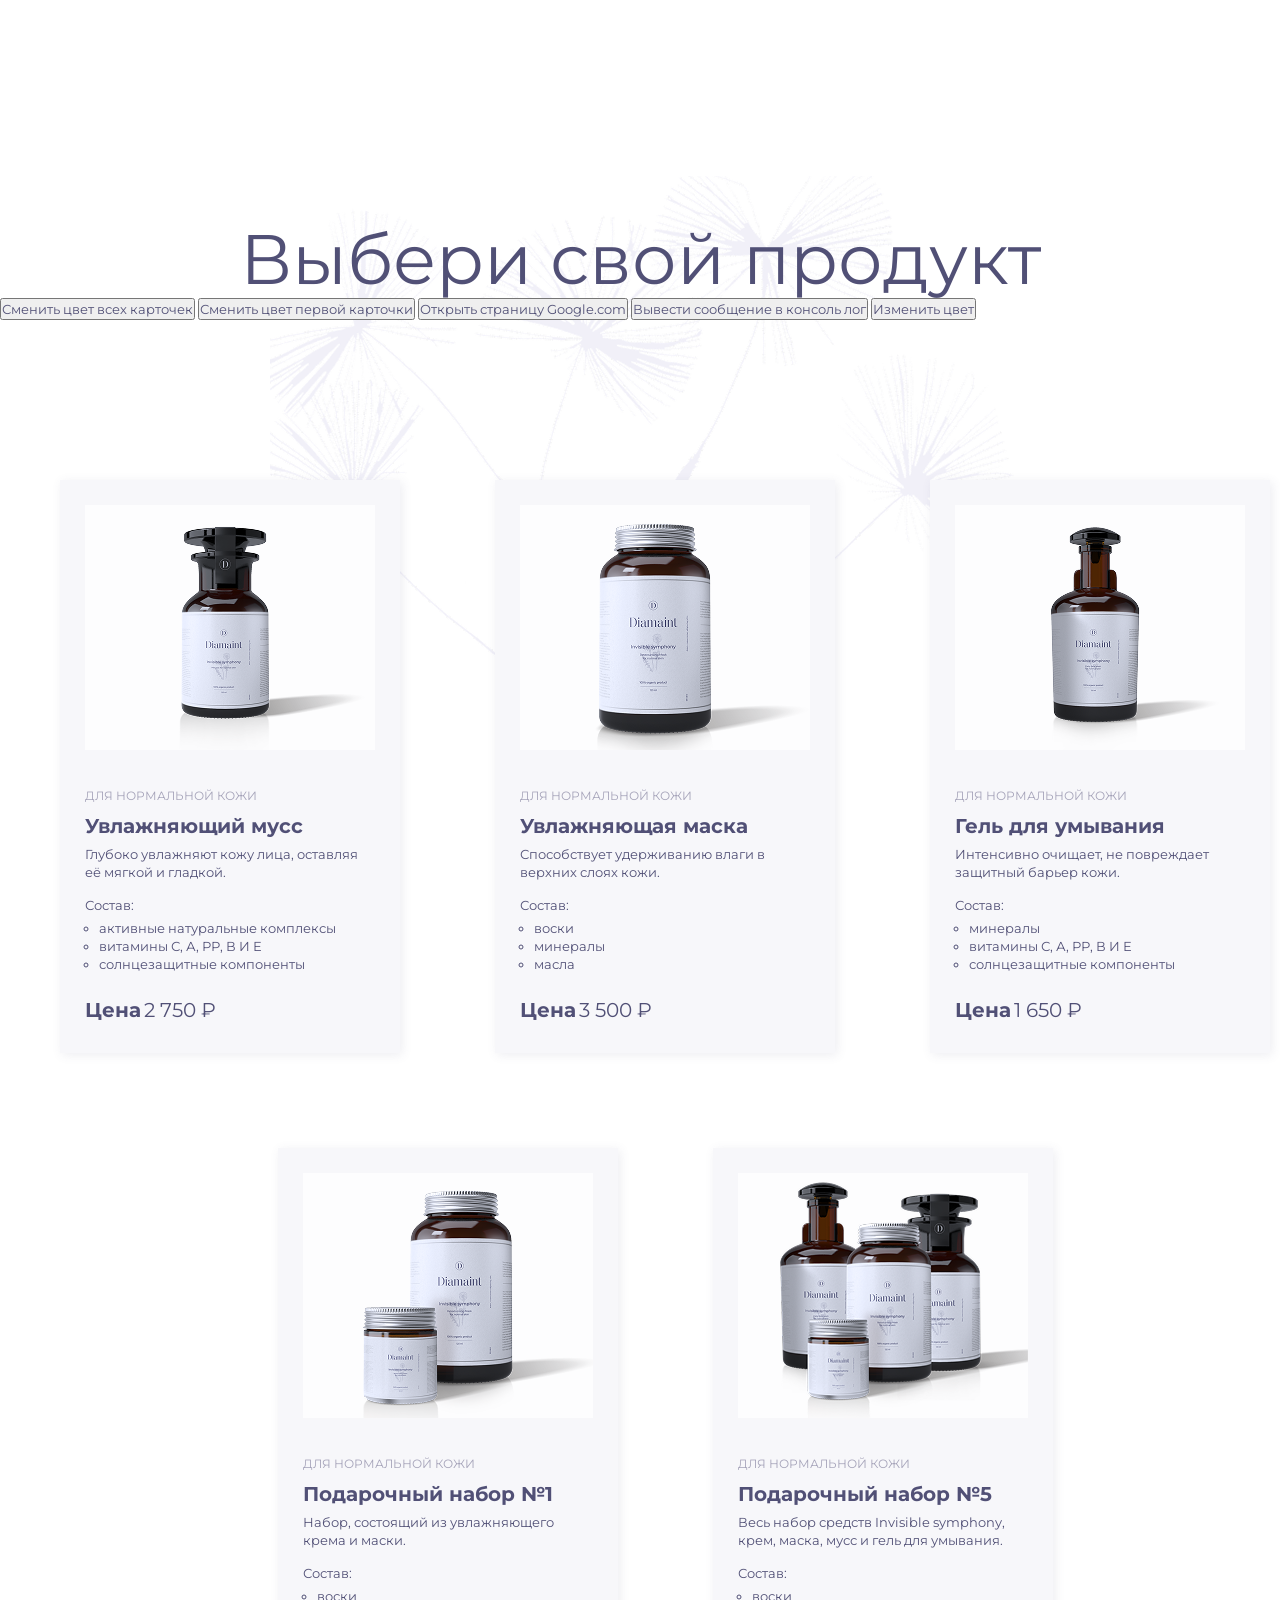
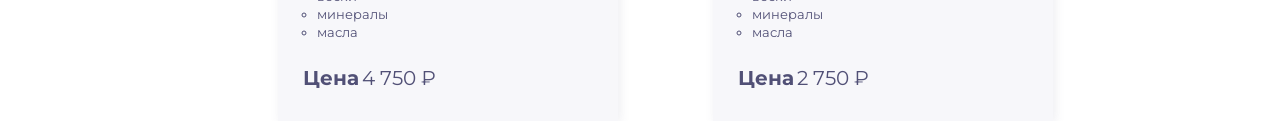
==== index.html @ ff832928 "completed the js tasks" ====
<!DOCTYPE html>
<html lang="en">
<head>
  <meta charset="UTF-8">
  <meta name="viewport" content="width=device-width, initial-scale=1.0">
  <title>Product Card</title>
  <link rel="stylesheet" href="style.css">
  <link rel="preconnect" href="https://fonts.googleapis.com">
  <link rel="preconnect" href="https://fonts.gstatic.com" crossorigin>
  <link href="https://fonts.googleapis.com/css2?family=Inter:ital,opsz,wght@0,14..32,100..900;1,14..32,100..900&family=Montserrat:ital,wght@0,100..900;1,100..900&display=swap" rel="stylesheet">
</head>
<body>
  <h1 class="title">Выбери свой продукт</h1> 
    <button id="change-color-all-card">Сменить цвет всех карточек</button>
    <button id="change-color-first-card">Сменить цвет первой карточки</button>
    <button id="open-google">Открыть страницу Google.com</button>
    <button id="output-console-log">Вывести сообщение в консоль лог</button>
    <button id="toggle-color-btn">Изменить цвет</button>
  <ul class="product-list">
    <div class="background-image"></div> 
    <li class="card-container">
      <img src="img/moisturizing-mousse.png" width="290" height="245">
      <span class="product-category">для нормальной кожи</span>
      <h3 class="product-name">Увлажняющий мусс</h3>
      <p class="product-description">Глубоко увлажняют кожу лица, оставляя её мягкой и гладкой.</p>
      <span>Состав:</span>
      <ul class="product-compound">
        <li class="product-compound-item">активные натуральные комплексы</li>
        <li class="product-compound-item">витамины С, А, РР, В И Е</li>
        <li class="product-compound-item">солнцезащитные компоненты</li>
      </ul>
        <div class="product-price-container">
        <span class="product-price-label">Цена</span>
        <span class="product-price">2 750 &#8381</span>
        </div>
    </li>
    <li class="card-container">
      <img src="img/moisturizing-mask.png" width="290" height="245">
      <span class="product-category">для нормальной кожи</span>
      <h3 class="product-name">Увлажняющая маска</h3>
      <p class="product-description">Способствует удерживанию влаги в верхних слоях кожи.</p>
      <span>Состав:</span>
     <ul class="product-compound">
        <li class="product-compound-item">воски</li>
        <li class="product-compound-item">минералы</li>
        <li class="product-compound-item">масла</li>
      </ul>
      <div class="product-price-container">
      <span class="product-price-label">Цена</span>
      <span class="product-price">3 500 &#8381</span>
      </div>
    </li>
    <li class="card-container">
      <img src="img/face-wash-gel.png" width="290" height="245">
      <span class="product-category">для нормальной кожи</span>
      <h3 class="product-name">Гель для умывания</h3>
      <p class="product-description">Интенсивно очищает, не повреждает защитный барьер кожи.</p>
      <span>Состав:</span>
     <ul class="product-compound">
        <li class="product-compound-item">минералы</li>
        <li class="product-compound-item">витамины С, А, РР, В И Е</li>
        <li class="product-compound-item">солнцезащитные компоненты</li>
      </ul>
      <div class="product-price-container">
      <span class="product-price-label">Цена</span>
      <span class="product-price">1 650 &#8381</span>
      </div>
    </li>
    <li class="card-container">
      <img src="img/gift-set-1.png" width="290" height="245">
      <span class="product-category">для нормальной кожи</span>
      <h3 class="product-name">Подарочный набор №1</h3>
      <p class="product-description">Набор, состоящий из увлажняющего крема и маски.</p>
      <span>Состав:</span>
     <ul class="product-compound">
        <li class="product-compound-item">воски</li>
        <li class="product-compound-item">минералы</li>
        <li class="product-compound-item">масла</li>
      </ul>
      <div class="product-price-container">
      <span class="product-price-label">Цена</span>
      <span class="product-price">4 750 &#8381</span>
      </div>
    </li>
    <li class="card-container">
      <img src="img/gift-set-5.png" width="290" height="245">
      <span class="product-category">для нормальной кожи</span>
      <h3 class="product-name">Подарочный набор №5</h3>
      <p class="product-description">Весь набор средств Invisible symphony, крем, маска, мусс и гель для умывания.</p>
      <span>Состав:</span>
     <ul class="product-compound">
        <li class="product-compound-item">воски</li>
        <li class="product-compound-item">минералы</li>
        <li class="product-compound-item">масла</li>
      </ul>
      <div class="product-price-container">
      <span class="product-price-label">Цена</span>
      <span class="product-price">2 750 &#8381</span>
      </div>
    </li>
  </ul>
  <script src="main.js"></script>
  <script src="homework-5.js"></script>
</body>
</html>
---- style.css ----
* {
  box-sizing: border-box;
  margin: 0px;
  padding: 0px;
  font-family: 'Montserrat', Arial;
  font-size: 13px;
  line-height: 18px;
  color: #515076;
  font-weight: 400;
}

.card-container {
  width: 340px;
  height: 573px;
  padding: 25px;
  background-color: #F7F7FA;
  box-shadow: 2px 2px 10px 0px #5150761A;
  margin-left: 50px;
  margin-top: 50px;
}

.product-category {
  font-size: 12px;
  line-height: 24px;
  text-transform: uppercase;
  color: #A5A3B9;
  margin-top: 30px;
  margin-bottom: 5px;
  display: block;
}

.product-name {
  font-weight: 700;
  font-size: 20px;
  line-height: 27px;
  margin-bottom: 5px;
}

.product-description {
  margin-bottom: 15px;
}

.product-compound {
  margin-top: 5px;
  list-style: circle;
  margin-bottom: 25px;
}

.product-compound-item {
  margin-left: 14px;
}

.product-price-label {
  font-weight: 700;
  font-size: 20px;
  line-height: 24px;
}

.product-price {
  font-size: 20px;
  line-height: 24px;
}

.product-list {
  display: flex;
  flex-wrap: wrap;
  gap: 45px;
  justify-content: center;
  margin-top: 110px;
  position: relative;
  list-style-type: none;
}

.title {
  font-size: 70px;
  font-weight: 400;
  line-height: 78px;
  margin: 0;
  text-align: center;
  color: #515076;
  margin-top: 220px;
}

.background-image {
  background-image: url("img/background-flowers.png");
  width: 790px;
  height: 697px;
  z-index: -1;
  position: absolute;
  top: -300px;
  left: 270px;    
}

.bg-blueviolet {
  background-color: blueviolet
}
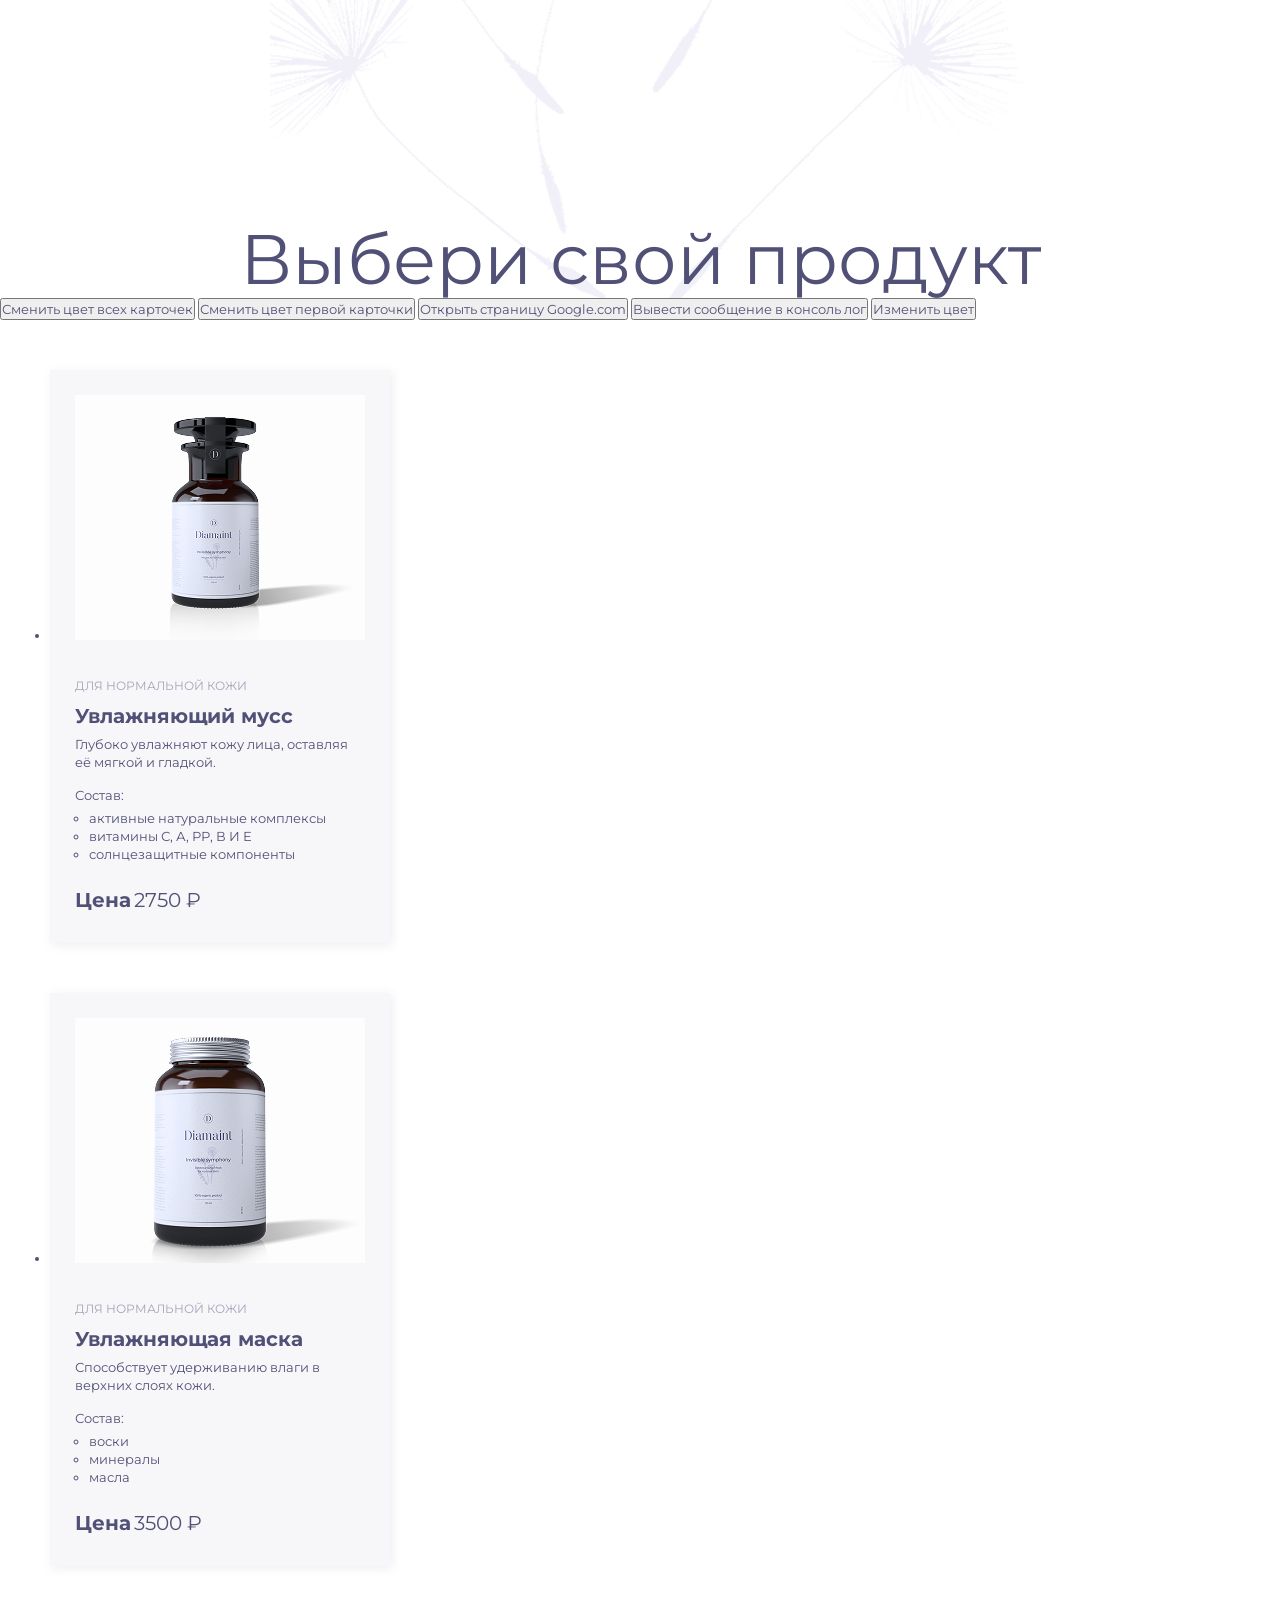
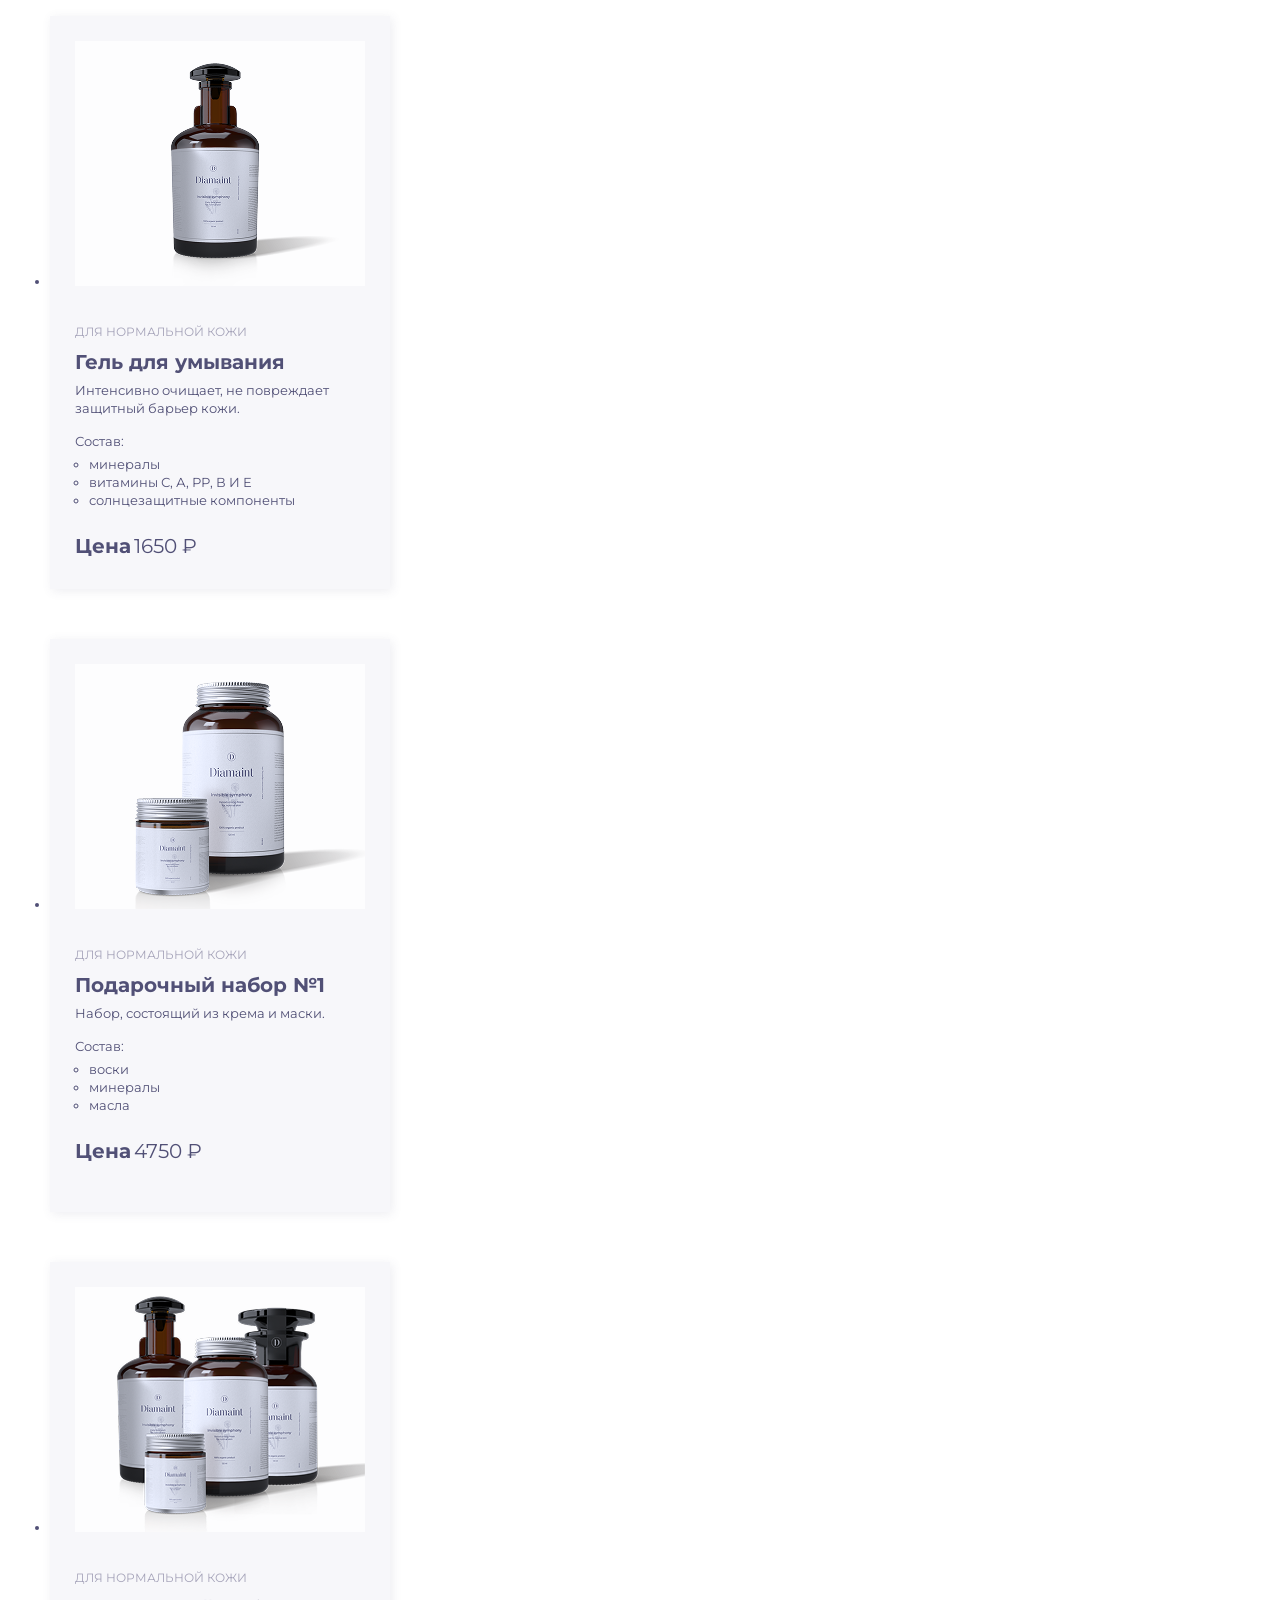
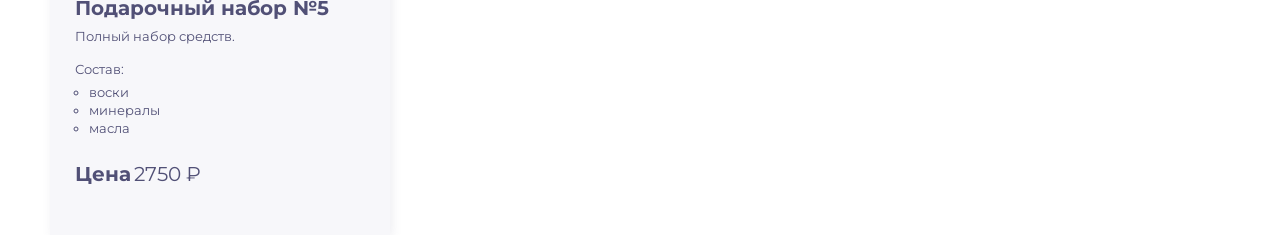
==== commit 31a49c42: "completed tasks with the reduce method cards" ====
--- a/index.html
+++ b/index.html
@@ -16,90 +16,27 @@
     <button id="open-google">Открыть страницу Google.com</button>
     <button id="output-console-log">Вывести сообщение в консоль лог</button>
     <button id="toggle-color-btn">Изменить цвет</button>
-  <ul class="product-list">
+  <ul class="all-cards-container"></ul>
     <div class="background-image"></div> 
-    <li class="card-container">
-      <img src="img/moisturizing-mousse.png" width="290" height="245">
-      <span class="product-category">для нормальной кожи</span>
-      <h3 class="product-name">Увлажняющий мусс</h3>
-      <p class="product-description">Глубоко увлажняют кожу лица, оставляя её мягкой и гладкой.</p>
-      <span>Состав:</span>
-      <ul class="product-compound">
-        <li class="product-compound-item">активные натуральные комплексы</li>
-        <li class="product-compound-item">витамины С, А, РР, В И Е</li>
-        <li class="product-compound-item">солнцезащитные компоненты</li>
-      </ul>
+    <template id="product-card-template">
+      <li class="card-container">
+        <img class="product-img" src="" width="290" height="245">
+        <span class="product-category">для нормальной кожи</span>
+        <h3 class="product-name"></h3>
+        <p class="product-description"></p>
+        <span>Состав:</span>
+        <ul class="product-compound"></ul>
         <div class="product-price-container">
-        <span class="product-price-label">Цена</span>
-        <span class="product-price">2 750 &#8381</span>
+          <span class="product-price-label">Цена</span>
+          <span class="product-price"></span>
         </div>
-    </li>
-    <li class="card-container">
-      <img src="img/moisturizing-mask.png" width="290" height="245">
-      <span class="product-category">для нормальной кожи</span>
-      <h3 class="product-name">Увлажняющая маска</h3>
-      <p class="product-description">Способствует удерживанию влаги в верхних слоях кожи.</p>
-      <span>Состав:</span>
-     <ul class="product-compound">
-        <li class="product-compound-item">воски</li>
-        <li class="product-compound-item">минералы</li>
-        <li class="product-compound-item">масла</li>
-      </ul>
-      <div class="product-price-container">
-      <span class="product-price-label">Цена</span>
-      <span class="product-price">3 500 &#8381</span>
-      </div>
-    </li>
-    <li class="card-container">
-      <img src="img/face-wash-gel.png" width="290" height="245">
-      <span class="product-category">для нормальной кожи</span>
-      <h3 class="product-name">Гель для умывания</h3>
-      <p class="product-description">Интенсивно очищает, не повреждает защитный барьер кожи.</p>
-      <span>Состав:</span>
-     <ul class="product-compound">
-        <li class="product-compound-item">минералы</li>
-        <li class="product-compound-item">витамины С, А, РР, В И Е</li>
-        <li class="product-compound-item">солнцезащитные компоненты</li>
-      </ul>
-      <div class="product-price-container">
-      <span class="product-price-label">Цена</span>
-      <span class="product-price">1 650 &#8381</span>
-      </div>
-    </li>
-    <li class="card-container">
-      <img src="img/gift-set-1.png" width="290" height="245">
-      <span class="product-category">для нормальной кожи</span>
-      <h3 class="product-name">Подарочный набор №1</h3>
-      <p class="product-description">Набор, состоящий из увлажняющего крема и маски.</p>
-      <span>Состав:</span>
-     <ul class="product-compound">
-        <li class="product-compound-item">воски</li>
-        <li class="product-compound-item">минералы</li>
-        <li class="product-compound-item">масла</li>
-      </ul>
-      <div class="product-price-container">
-      <span class="product-price-label">Цена</span>
-      <span class="product-price">4 750 &#8381</span>
-      </div>
-    </li>
-    <li class="card-container">
-      <img src="img/gift-set-5.png" width="290" height="245">
-      <span class="product-category">для нормальной кожи</span>
-      <h3 class="product-name">Подарочный набор №5</h3>
-      <p class="product-description">Весь набор средств Invisible symphony, крем, маска, мусс и гель для умывания.</p>
-      <span>Состав:</span>
-     <ul class="product-compound">
-        <li class="product-compound-item">воски</li>
-        <li class="product-compound-item">минералы</li>
-        <li class="product-compound-item">масла</li>
-      </ul>
-      <div class="product-price-container">
-      <span class="product-price-label">Цена</span>
-      <span class="product-price">2 750 &#8381</span>
-      </div>
-    </li>
-  </ul>
-  <script src="main.js"></script>
-  <script src="homework-5.js"></script>
+      </li>
+    </template>
+
+    <script src="main.js"></script>
+    <script src="homework-5.js"></script>
+    <script src="homework-6.js"></script>
+    <script type="module" src="homework-7.js"></script>
+    <script type="module" src="homework-8.js"></script>
 </body>
 </html>
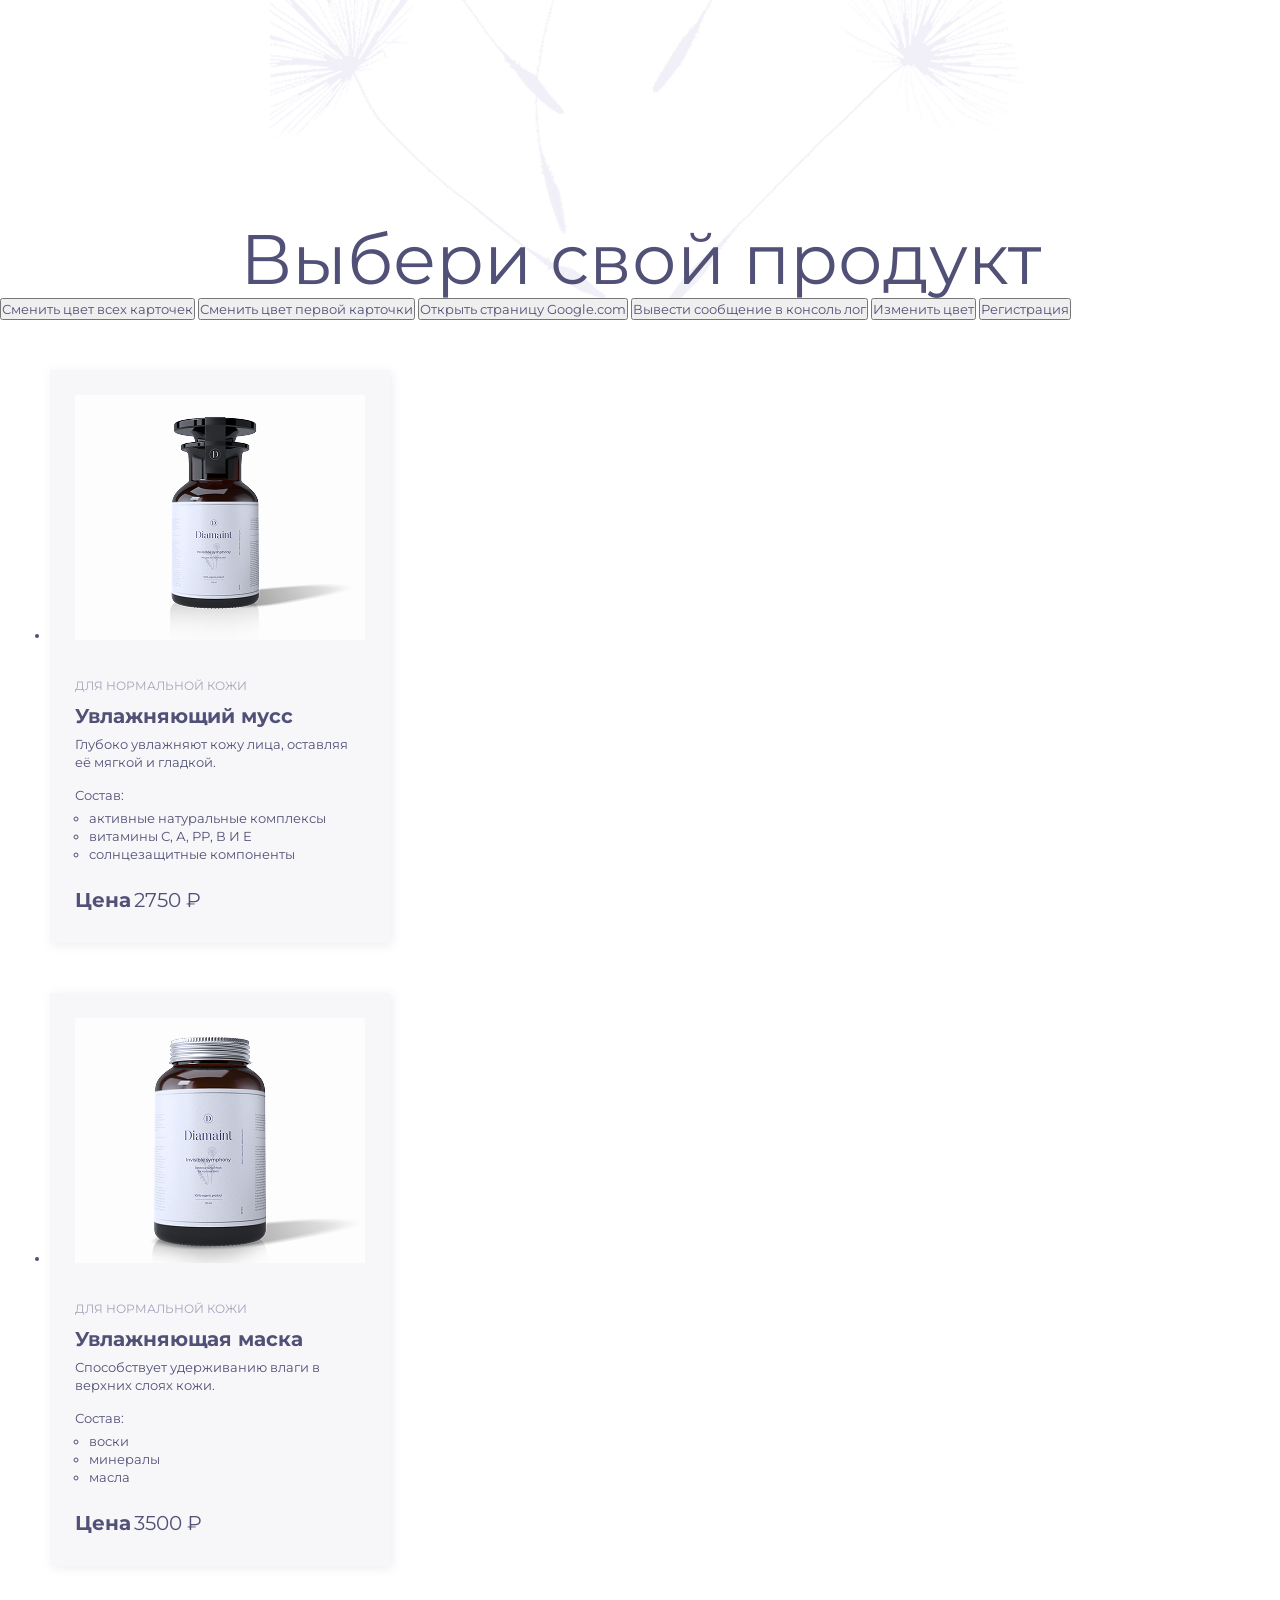
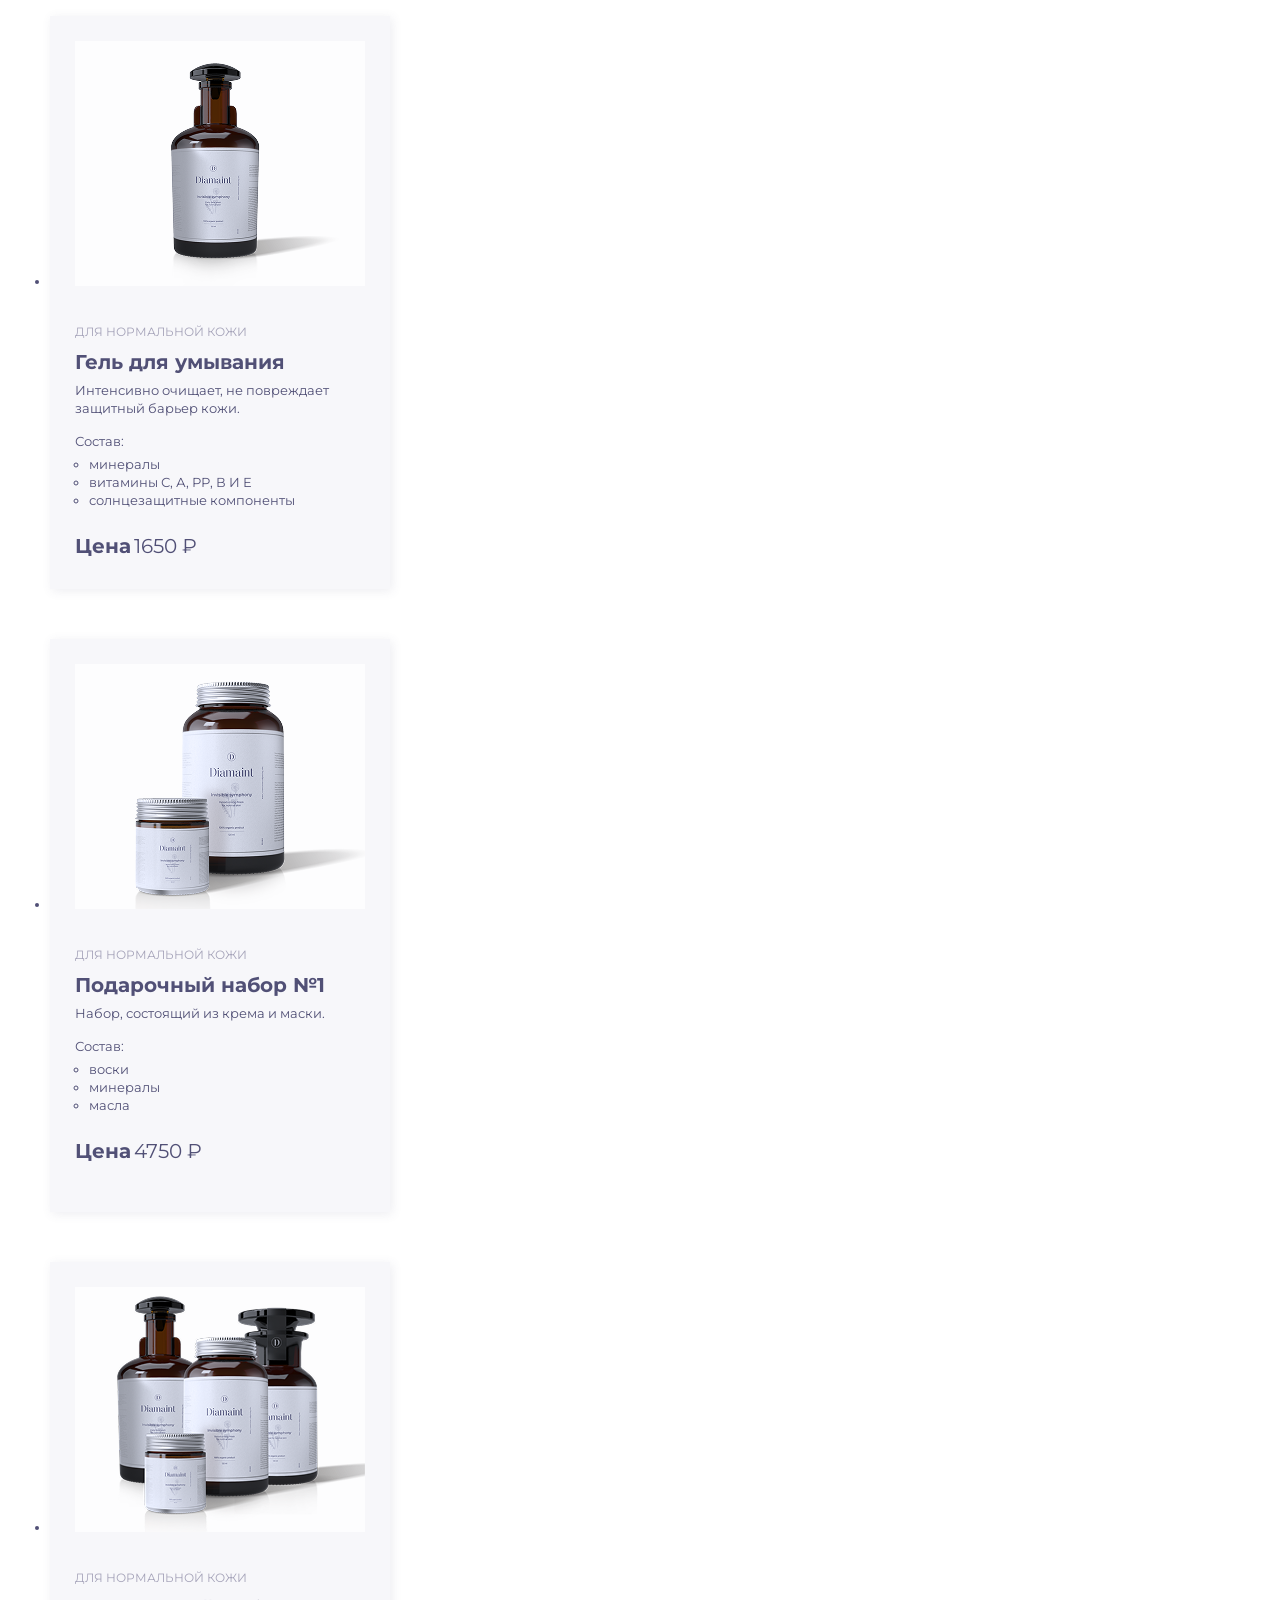
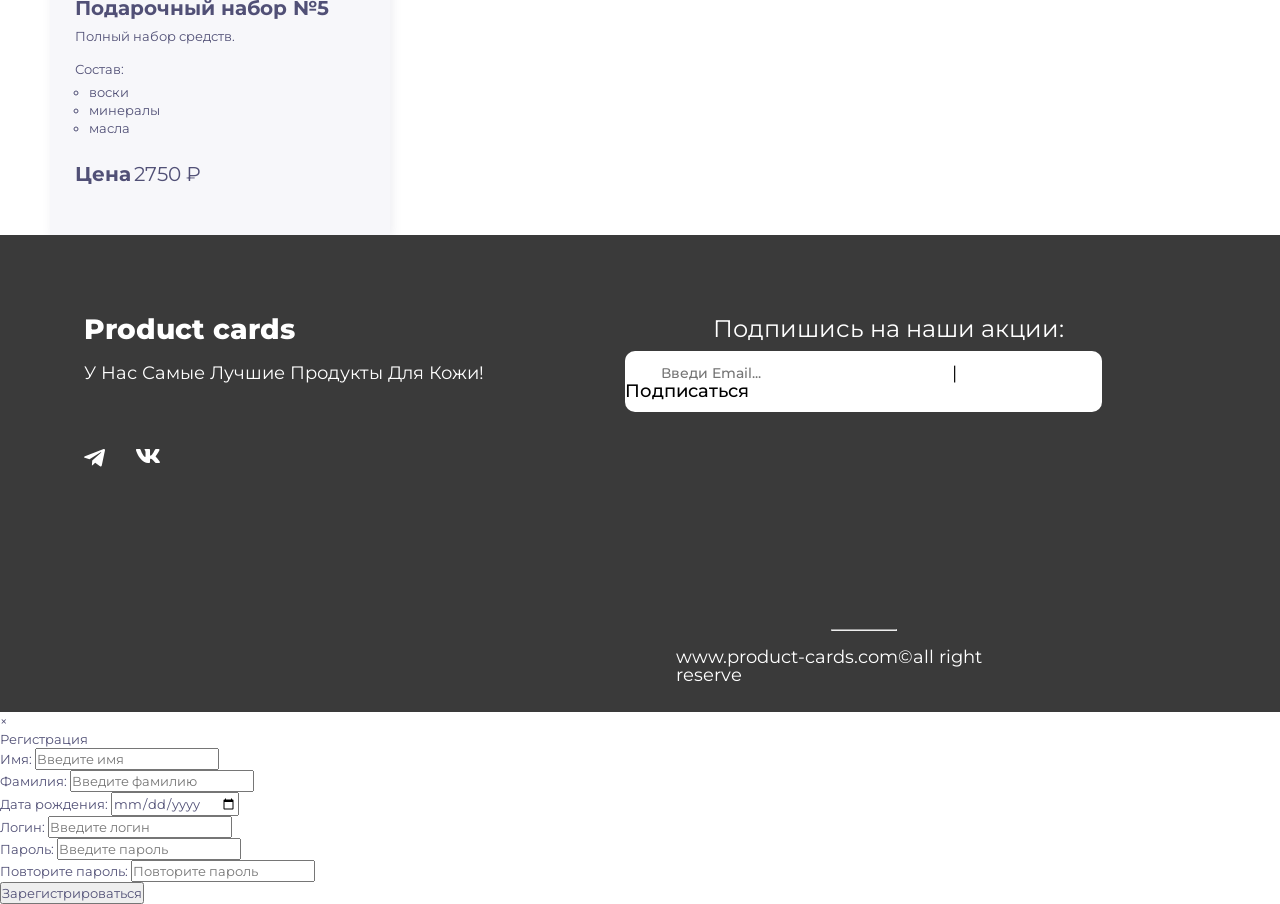
==== commit ed53a625: "completed the tasks with the modal window" ====
--- a/index.html
+++ b/index.html
@@ -5,18 +5,21 @@
   <meta name="viewport" content="width=device-width, initial-scale=1.0">
   <title>Product Card</title>
   <link rel="stylesheet" href="style.css">
+  <link rel="stylesheet" href="footer.css">
   <link rel="preconnect" href="https://fonts.googleapis.com">
   <link rel="preconnect" href="https://fonts.gstatic.com" crossorigin>
   <link href="https://fonts.googleapis.com/css2?family=Inter:ital,opsz,wght@0,14..32,100..900;1,14..32,100..900&family=Montserrat:ital,wght@0,100..900;1,100..900&display=swap" rel="stylesheet">
 </head>
 <body>
+  <div class="overlay"></div>
   <h1 class="title">Выбери свой продукт</h1> 
     <button id="change-color-all-card">Сменить цвет всех карточек</button>
     <button id="change-color-first-card">Сменить цвет первой карточки</button>
     <button id="open-google">Открыть страницу Google.com</button>
     <button id="output-console-log">Вывести сообщение в консоль лог</button>
     <button id="toggle-color-btn">Изменить цвет</button>
-  <ul class="all-cards-container"></ul>
+    <button id="open-modal">Регистрация</button>
+    <ul class="all-cards-container"></ul>
     <div class="background-image"></div> 
     <template id="product-card-template">
       <li class="card-container">
@@ -32,11 +35,78 @@
         </div>
       </li>
     </template>
-
+<footer class="footer">
+    <div class="footer-container">
+      <div class="footer-info">
+        <h1 class="footer_text_color">Product cards</h1>
+        <p class="footer_text_color footer_text_standard">У Нас Самые Лучшие Продукты Для Кожи!</p>
+        <div class="label">
+          <img src="./img/tg.svg" alt="telegram" width="21" height="18">
+          <img src="./img/vk.svg" alt="vk" width="24" height="14">
+        </div>
+      </div>
+      <div class="footer-subscribe">
+        <form class="subscribe-form">
+          <span class="footer_text_color">Подпишись на наши акции:</span>
+          <div class="subscribe-box">
+            <input type="email" placeholder="Введи Email..." name="email" required>
+            <div>|</div>
+            <button type="submit">Подписаться</button>
+          </div>
+        </form>
+      </div>
+      <nav class="footer_nav">
+        <h1 class="footer_text_color">Быстрые ссылки</h1>
+        <ul>
+          <li class="footer_nav_li"><a href="#" class="footer_text_color footer_text_standard">Главная</a></li>
+          <li class="footer_nav_li"><a href="#" class="footer_text_color footer_text_standard">Магазин</a></li>
+          <li><a href="#" class="footer_text_color footer_text_standard">Контакты</a></li>
+        </ul>
+      </nav>
+    </div>
+    <div class="footer-bottom">
+      <hr width="66">
+      <span class="footer_text_color footer_text_standard">www.product-cards.com©all right reserve</span>
+    </div>
+  </footer>
+  <div class="modal">
+    <div class="modal-content">
+      <span id="closeRegistration" class="close-btn">&times;</span>
+      <h2>Регистрация</h2>
+      <form id="registrationForm">
+        <div class="form-group">
+          <label for="userFirstName">Имя:</label>
+          <input type="text" id="userFirstName" name="userFirstName" placeholder="Введите имя" required minlength="2">
+        </div>
+        <div class="form-group">
+          <label for="userLastName">Фамилия:</label>
+          <input type="text" id="userLastName" name="userLastName" placeholder="Введите фамилию" required minlength="2">
+        </div>
+        <div class="form-group">
+          <label for="date">Дата рождения:</label>
+          <input type="date" id="date" name="date" required>
+        </div>
+        <div class="form-group">
+          <label for="Login">Логин:</label>
+          <input type="text" id="Login" name="Login" placeholder="Введите логин" required minlength="4">
+        </div>
+        <div class="form-group">
+          <label for="password">Пароль:</label>
+          <input type="password" id="password" name="password" placeholder="Введите пароль" required minlength="6">
+        </div>
+        <div class="form-group">
+          <label for="repetPassword">Повторите пароль:</label>
+          <input type="password" id="repeatPassword" name="repeatPassword" placeholder="Повторите пароль" required minlength="6">
+        </div>
+        <button type="submit" class="submit-btn">Зарегистрироваться</button>
+      </form>
+    </div>
+  </div>
     <script src="main.js"></script>
     <script src="homework-5.js"></script>
     <script src="homework-6.js"></script>
     <script type="module" src="homework-7.js"></script>
     <script type="module" src="homework-8.js"></script>
+    <script type="module" src="homework-9.js"></script>
 </body>
 </html>
--- a/footer.css
+++ b/footer.css
@@ -0,0 +1,145 @@
+.footer {
+  background-color: #3A3A3A;
+  width: 1728px;
+  height: 477px;
+  box-sizing: border-box;
+  display: flex;
+  flex-direction: row;
+  flex-wrap: wrap;
+  justify-content: center;
+}
+
+.footer-container {
+  width: 1569px;
+  height: 147px;
+  margin-top: 85px;
+  margin-bottom: 162px;
+  margin-left: 84px;
+  margin-right: 75px;
+  display: flex;
+  flex-direction: row;
+}
+
+.footer-info {
+  width: 409px;
+  height: 147px;
+  display: flex;
+  flex-wrap: wrap;
+  flex-direction: row;
+  justify-content: flex-start;
+  align-content: space-between;
+}
+
+.label {
+  width: 76px;
+  height: 18px;
+  margin-top: 42px;
+  display: flex;
+  flex-direction: row;
+  justify-content: space-between;
+}
+
+.footer-info h1 {
+  font-size: 28px;
+  font-weight: 800;
+}
+
+.footer-subscribe {
+  width: 477px;
+  height: 147px;
+  margin-left: 132px;
+  margin-right: 373px;
+}
+
+.subscribe-form {
+  display: flex;
+  flex-direction: column;
+}
+
+.footer-subscribe span {
+  font-size: 24px;
+  font-weight: 400;
+  margin-left: 88px;
+  margin-bottom: 13px;
+}
+
+.subscribe-box {
+  width: 477px;
+  height: 61px;
+  background-color: #FFFFFF;
+  border-radius: 10px;
+  display: flex;
+  flex-direction: row;
+  flex-wrap: wrap;
+  align-content: center;
+  justify-content: flex-start;
+}
+
+.subscribe-box input {
+  border: none;
+  border-radius: 10px;
+  outline: none;
+  margin-left: 36px;
+  margin-right: 93px;
+  font-size: 14px;
+  font-weight: 500;
+}
+
+.subscribe-box div {
+  color: #000000;
+  font-size: 18px;
+  margin-right: 21px;
+}
+
+.subscribe-box button {
+  font-size: 18px;
+  font-weight: 500;
+  margin-right: 15px;
+  background-color: #FFFFFF;
+  border-radius: 10px;
+  border: none;
+  color: #000000;
+}
+
+.footer_nav {
+  width: 178px;
+  height: 147px;
+}
+
+.footer_nav h1 {
+  font-size: 20px;
+  font-weight: 500;
+  margin-bottom: 23px;
+}
+
+.footer_nav ul {
+  list-style: none;
+}
+
+.footer_nav a {
+  text-decoration: none
+}
+
+.footer_nav_li {
+  margin-bottom: 17px;
+}
+
+.footer-bottom {
+  width: 376px;
+  height: 55px;
+  display: flex;
+  justify-content: center;
+  flex-direction: row;
+  flex-wrap: wrap;
+  align-content: space-between;
+  margin-bottom: 28px;
+}
+
+.footer_text_color {
+  color: #FFFFFF;
+}
+
+.footer_text_standard {
+  font-size: 18px;
+  font-weight: 400;
+}
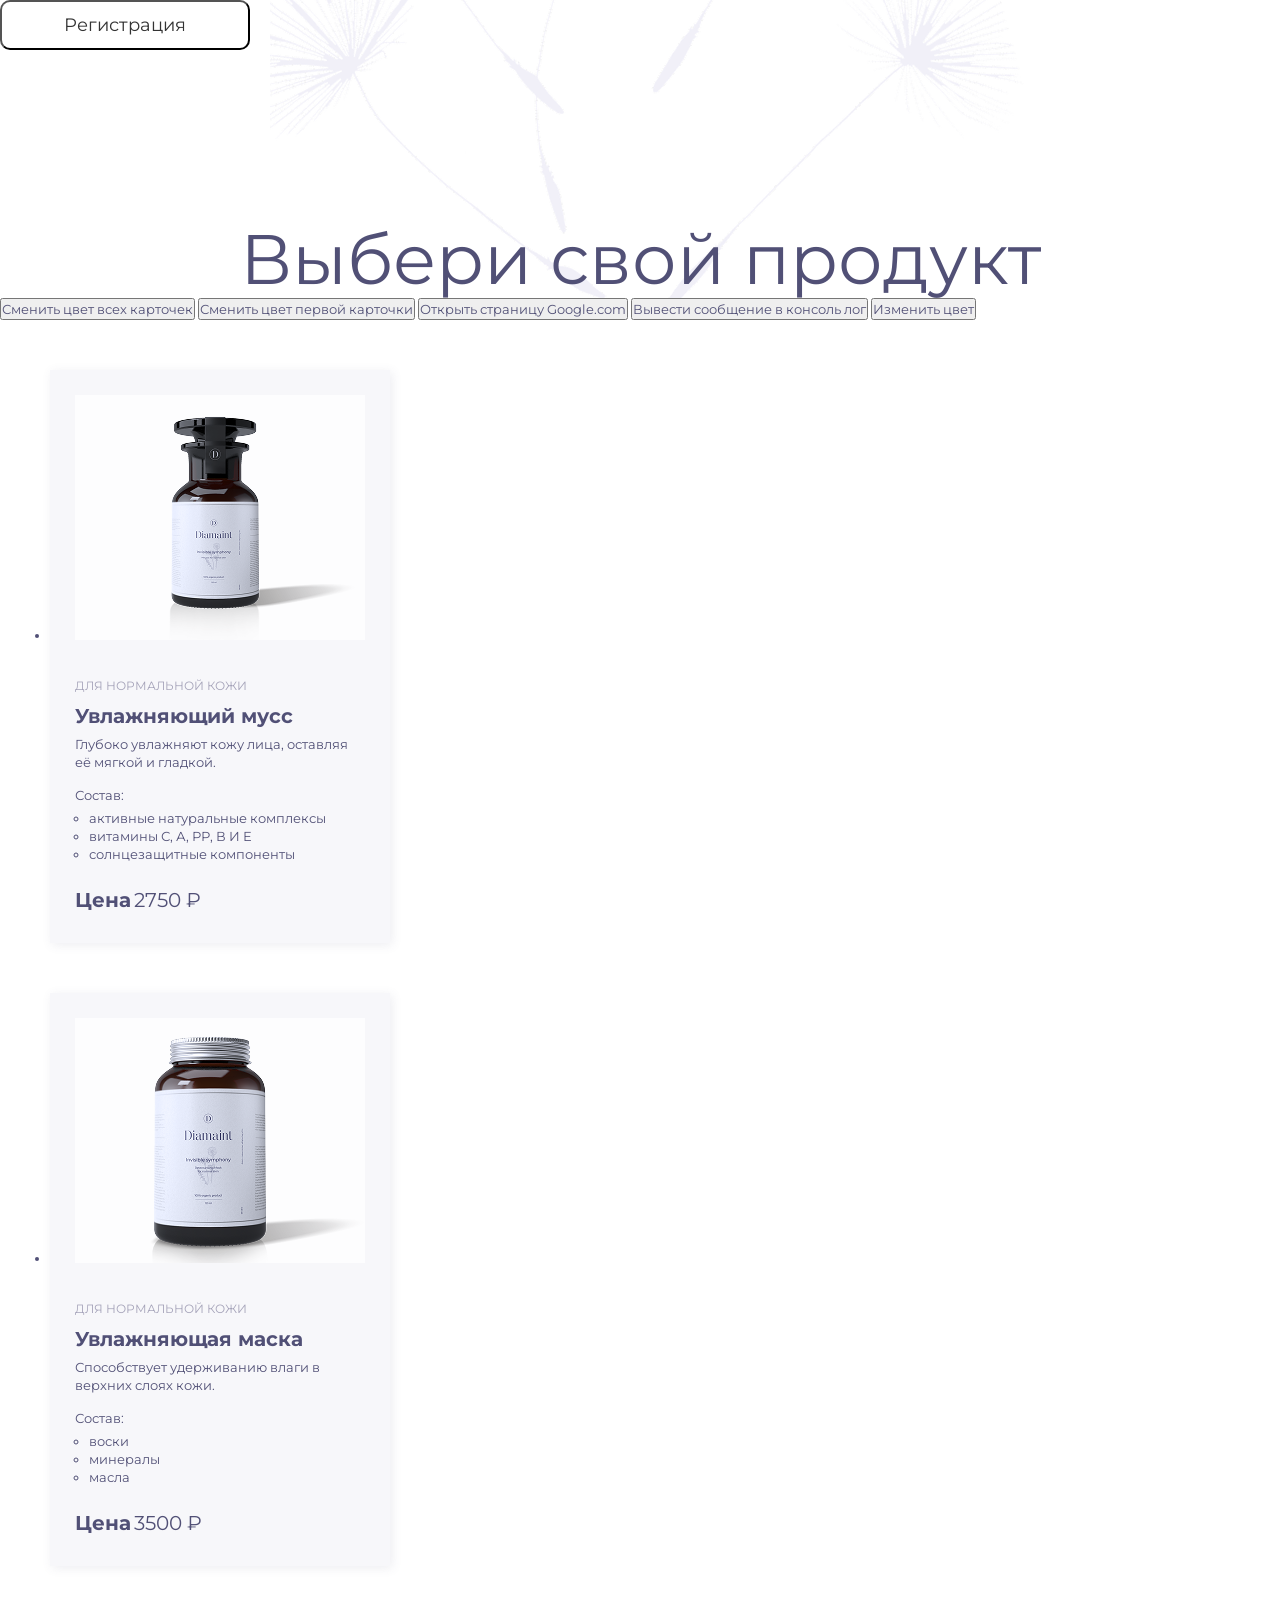
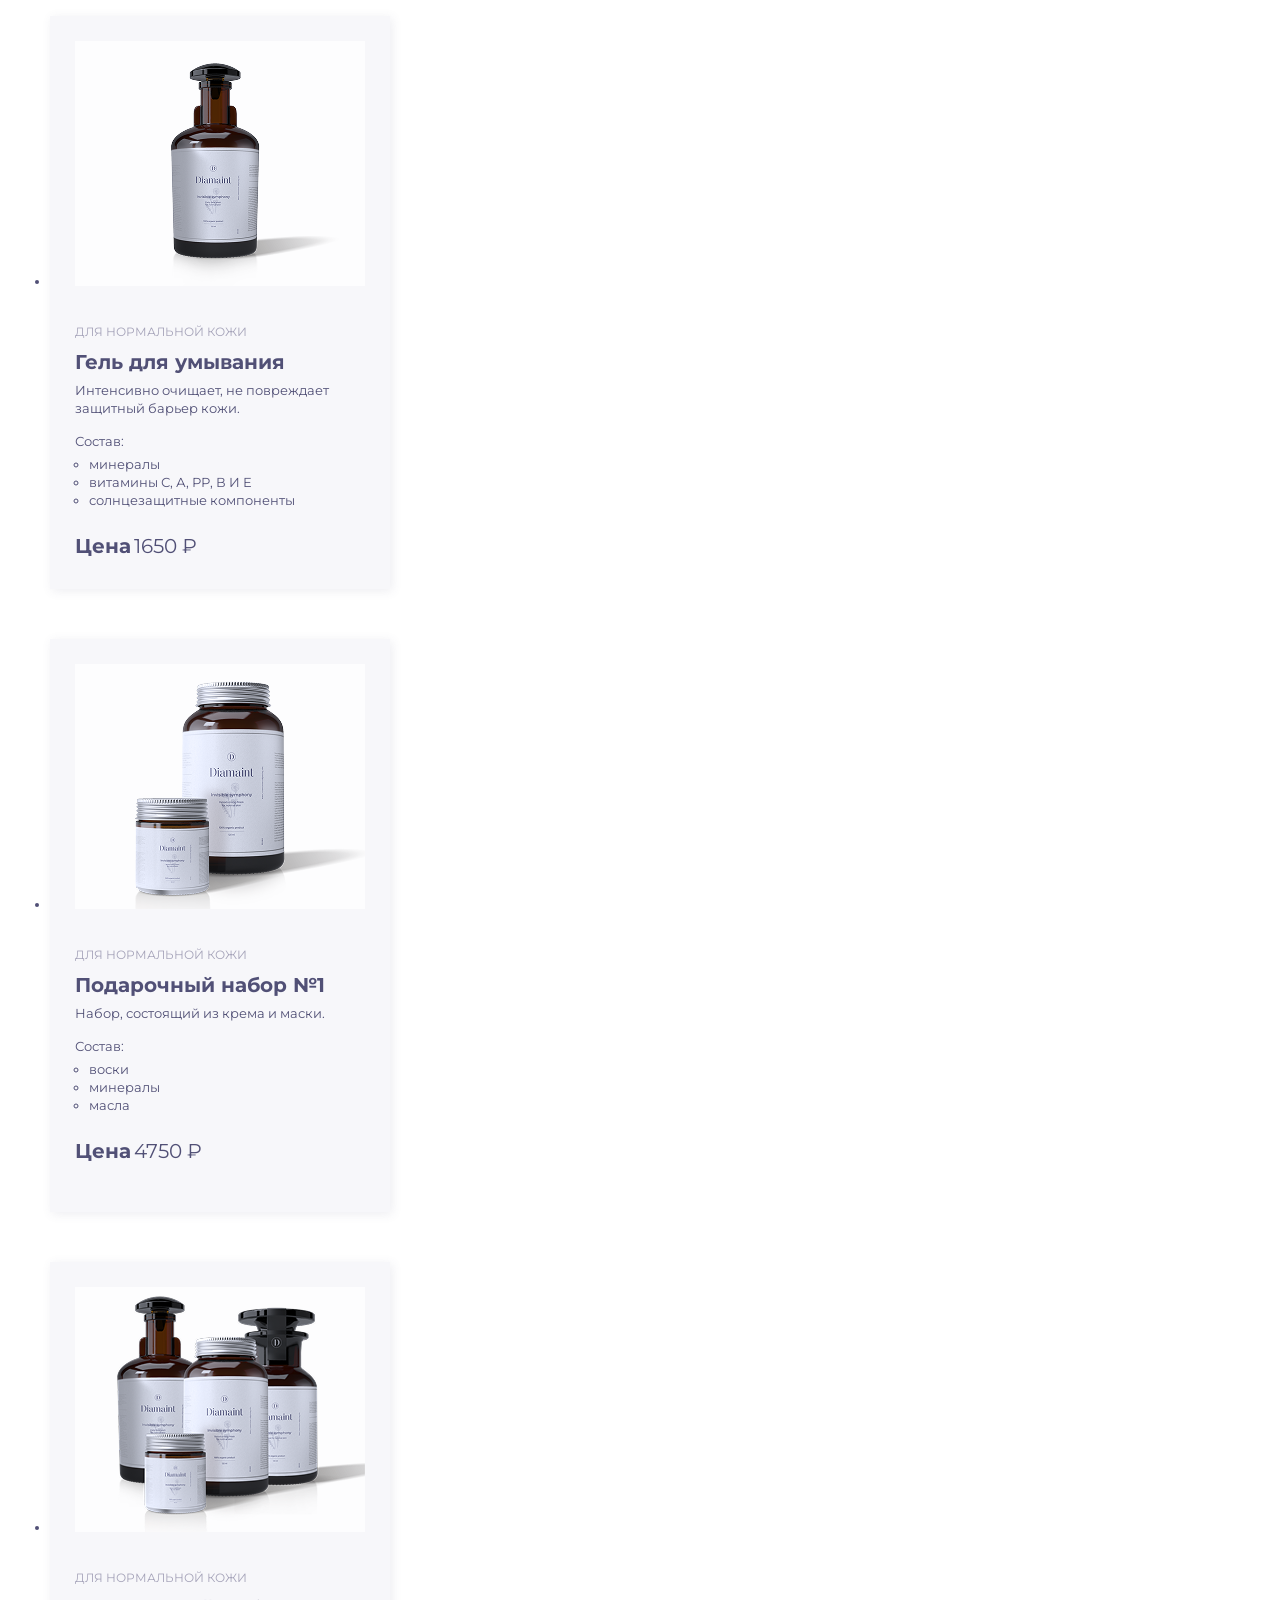
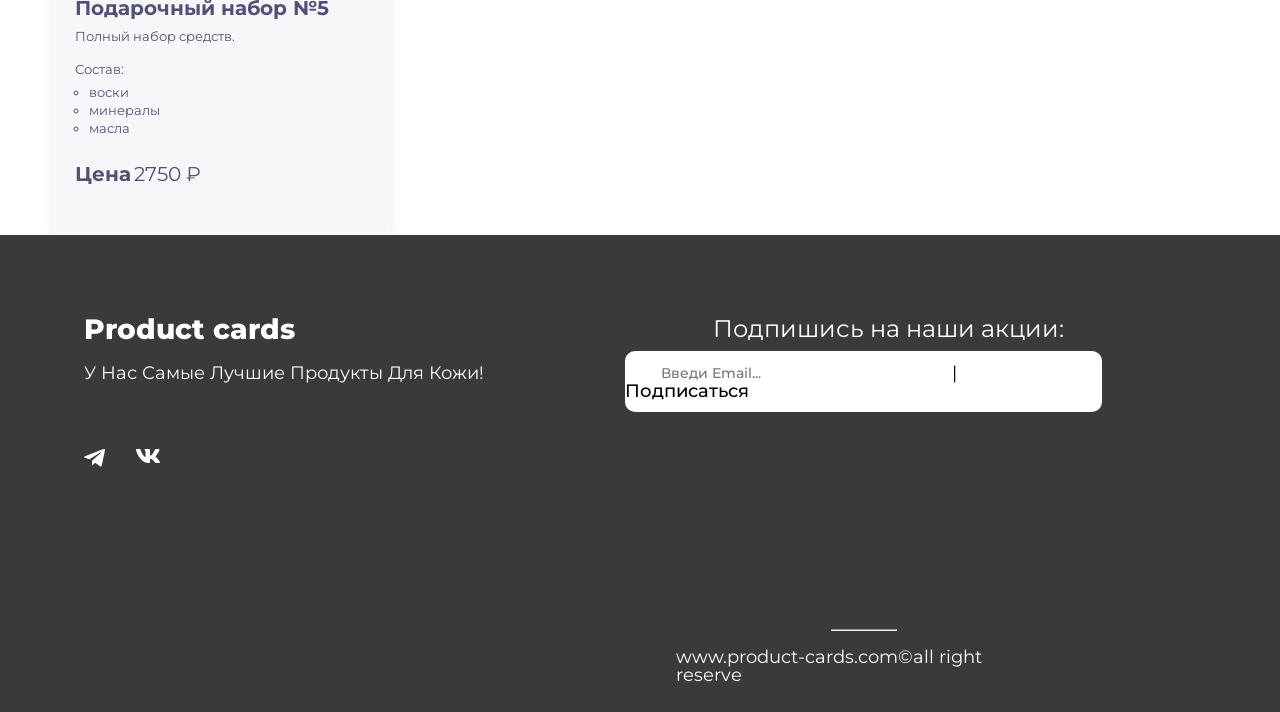
==== commit b8e99715: "completed the tasks" ====
--- a/index.html
+++ b/index.html
@@ -6,6 +6,7 @@
   <title>Product Card</title>
   <link rel="stylesheet" href="style.css">
   <link rel="stylesheet" href="footer.css">
+  <link rel="stylesheet" href="modal.css">
   <link rel="preconnect" href="https://fonts.googleapis.com">
   <link rel="preconnect" href="https://fonts.gstatic.com" crossorigin>
   <link href="https://fonts.googleapis.com/css2?family=Inter:ital,opsz,wght@0,14..32,100..900;1,14..32,100..900&family=Montserrat:ital,wght@0,100..900;1,100..900&display=swap" rel="stylesheet">
@@ -41,8 +42,8 @@
         <h1 class="footer_text_color">Product cards</h1>
         <p class="footer_text_color footer_text_standard">У Нас Самые Лучшие Продукты Для Кожи!</p>
         <div class="label">
-          <img src="./img/tg.svg" alt="telegram" width="21" height="18">
-          <img src="./img/vk.svg" alt="vk" width="24" height="14">
+          <img src="./img/tg-icon.svg" alt="telegram" width="21" height="18">
+          <img src="./img/vk-icon.svg" alt="vk" width="24" height="14">
         </div>
       </div>
       <div class="footer-subscribe">
@@ -69,7 +70,7 @@
       <span class="footer_text_color footer_text_standard">www.product-cards.com©all right reserve</span>
     </div>
   </footer>
-  <div class="modal">
+  <div class="modal" id="registration-modal">
     <div class="modal-content">
       <span id="closeRegistration" class="close-btn">&times;</span>
       <h2>Регистрация</h2>
@@ -95,18 +96,13 @@
           <input type="password" id="password" name="password" placeholder="Введите пароль" required minlength="6">
         </div>
         <div class="form-group">
-          <label for="repetPassword">Повторите пароль:</label>
+          <label for="repeatPassword">Повторите пароль:</label>
           <input type="password" id="repeatPassword" name="repeatPassword" placeholder="Повторите пароль" required minlength="6">
         </div>
         <button type="submit" class="submit-btn">Зарегистрироваться</button>
       </form>
     </div>
   </div>
-    <script src="main.js"></script>
-    <script src="homework-5.js"></script>
-    <script src="homework-6.js"></script>
-    <script type="module" src="homework-7.js"></script>
-    <script type="module" src="homework-8.js"></script>
-    <script type="module" src="homework-9.js"></script>
+<script type="module" src="main.js"></script>
 </body>
 </html>
--- a/modal.css
+++ b/modal.css
@@ -0,0 +1,108 @@
+#open-modal {
+  background: #fff;
+  color: #333;
+  padding: 14px 28px;
+  font-size: 18px;
+  width: 250px;
+  height: 50px;
+  border-radius: 10px;
+  cursor: pointer;
+  position: fixed;
+  top: 0;
+  left: 0;
+}
+
+#openRegistration:hover {
+  background: #979292;
+}
+
+.modal {
+  width: 100%;
+  height: 100%;
+  display: none;
+  justify-content: center;
+  align-items: center;
+  position: fixed;
+  top: 0;
+  left: 0;
+  pointer-events: none;
+  z-index: 999;
+}
+
+.modal.modal-showed {
+  display: flex;
+  pointer-events: auto;
+}
+
+.modal-content {
+  position: relative;
+  background-color: #ffffff;
+  padding: 25px 50px;
+  max-width: 500px;
+  border-radius: 20px;
+  display: flex;
+  flex-direction: column;
+}
+
+.form-group {
+  margin-bottom: 15px;
+}
+
+.form-group label {
+  display: block;
+  margin-bottom: 5px;
+  font-weight: bold;
+}
+
+.form-group input {
+  width: 100%;
+  padding: 8px;
+  border: 1px solid #ddd;
+  border-radius: 4px;
+}
+
+.submit-btn {
+  background: #4a90e2;
+  color: white;
+  padding: 10px 20px;
+  border: none;
+  border-radius: 5px;
+  cursor: pointer;
+  font-size: 16px;
+}
+
+.submit-btn:hover {
+  background: #357ae8;
+}
+
+.label-container {
+  display: flex;
+  flex-direction: column;
+}
+
+.close-btn {
+  position: absolute;
+  top: 14px;
+  right: 18px;
+  font-size: 30px;
+  cursor: pointer;
+}
+
+body.modal-open {
+  overflow: hidden;
+}
+
+.overlay {
+  display: none;
+  position: fixed;
+  top: 0;
+  left: 0;
+  width: 100%;
+  height: 100%;
+  background-color: rgba(0, 0, 0, 0.5);
+  z-index: 998;
+}
+
+.overlay.active {
+  display: block;
+}
